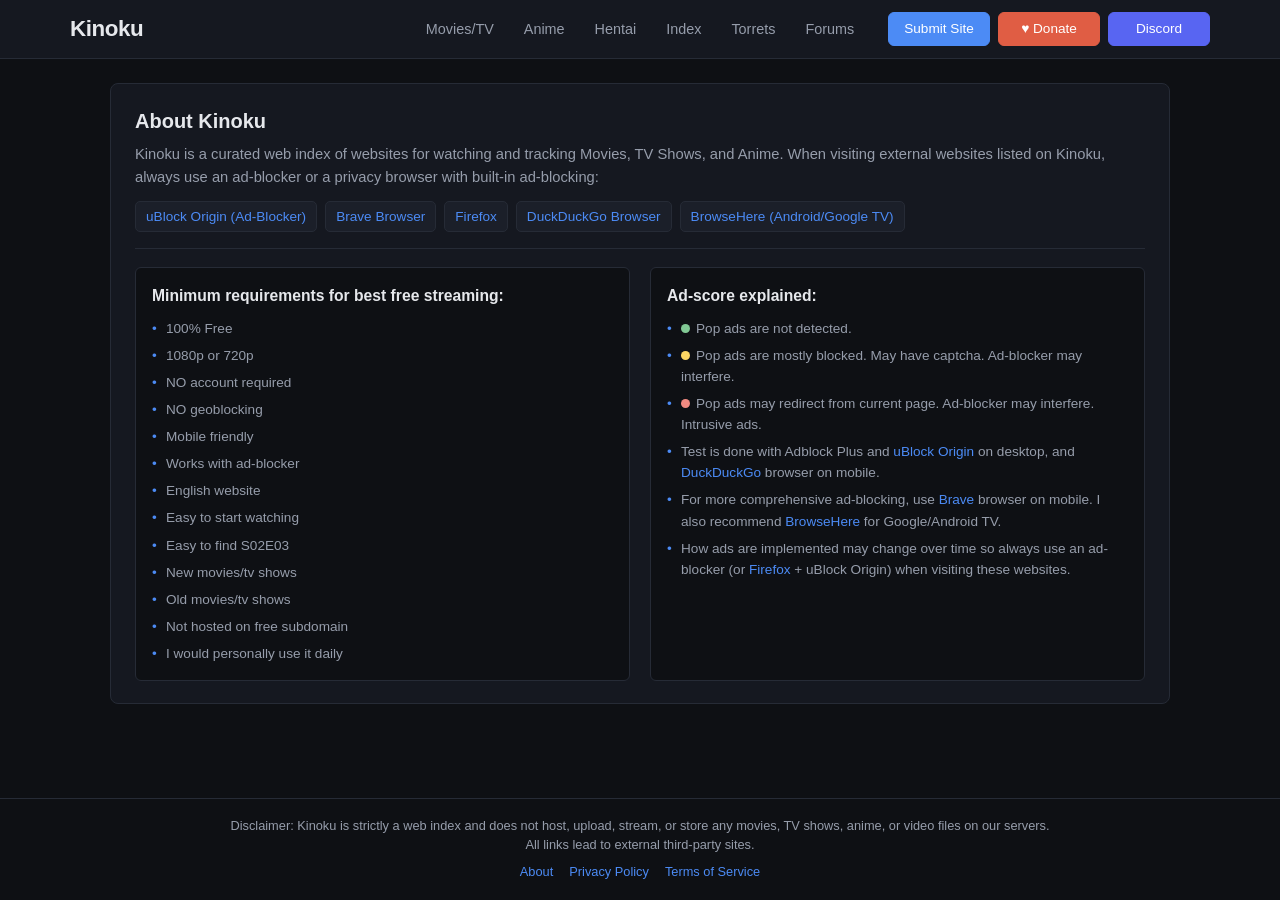
==== index.html @ 2b866eae "Refactor button styles in index.html Updated button styles and adjusted padding for better layout." ====
<!DOCTYPE html>
<html lang="en">
<head>
<meta charset="UTF-8">
<meta name="viewport" content="width=device-width, initial-scale=1.0">
<title>Kinoku</title>
<style>
:root {
  --bg: #0e1014;
  --surface: #151820;
  --surface-alt: #1b1f29;
  --border: #262b36;
  --text: #e6e8ec;
  --text-muted: #969dab;
  --accent: #4c8bf5;
  --accent-hover: #3b7ae4;
  --donate: #e05d44;
  --donate-hover: #c94e36;
  --discord: #5865F2;
  --discord-hover: #4752c4;
  --tag-movietv: #392948;
  --tag-movietv-text: #c58af9;
  --tag-anime: #243757;
  --tag-anime-text: #8ab4f8;
  --tag-hentai: #472438;
  --tag-hentai-text: #f48fb1;
  --tag-index: #1e3b35;
  --tag-index-text: #78d9ec;
  --tag-torrets: #3a3022;
  --tag-torrets-text: #f6ad55;
  --tag-forums: #2b3828;
  --tag-forums-text: #9ae6b4;
  --score-green: #1e3a2f;
  --score-green-text: #81c995;
  --score-yellow: #3d331e;
  --score-yellow-text: #fdd663;
  --score-red: #3f2224;
  --score-red-text: #f28b82;
}

* {
  box-sizing: border-box;
  margin: 0;
  padding: 0;
}

body {
  background-color: var(--bg);
  color: var(--text);
  font-family: -apple-system, BlinkMacSystemFont, "Segoe UI", Roboto, Helvetica, Arial, sans-serif;
  line-height: 1.55;
  min-height: 100vh;
  display: flex;
  flex-direction: column;
}

a {
  color: var(--accent);
  text-decoration: none;
}

a:hover {
  text-decoration: underline;
}

header {
  background-color: var(--surface);
  border-bottom: 1px solid var(--border);
  position: sticky;
  top: 0;
  z-index: 100;
}

.nav-container {
  max-width: 1180px;
  margin: 0 auto;
  padding: 10px 20px;
  min-height: 58px;
  display: grid;
  grid-template-columns: 1fr auto 1fr;
  align-items: center;
  gap: 12px;
}

.brand {
  justify-self: start;
  text-decoration: none;
  color: var(--text);
}

.brand:hover {
  text-decoration: none;
}

.brand-title {
  font-size: 1.4rem;
  font-weight: 700;
  letter-spacing: -0.02em;
}

.center-nav {
  display: flex;
  align-items: center;
  justify-content: center;
  flex-wrap: wrap;
  gap: 6px;
}

.nav-link {
  color: var(--text-muted);
  text-decoration: none;
  font-size: 0.9rem;
  font-weight: 500;
  padding: 6px 11px;
  border-radius: 6px;
  border: 1px solid transparent;
  transition: color 0.15s, background-color 0.15s, border-color 0.15s;
}

.nav-link:hover {
  color: var(--text);
  background-color: var(--surface-alt);
  text-decoration: none;
}

.nav-link.active {
  color: var(--text);
  background-color: var(--surface-alt);
  border-color: var(--border);
  font-weight: 600;
}

.nav-actions {
  justify-self: end;
  display: flex;
  align-items: center;
  gap: 8px;
}

.nav-actions .btn {
  min-width: 102px;
}

@media (max-width: 960px) {
  .nav-container {
    grid-template-columns: 1fr 1fr;
  }
  .center-nav {
    grid-column: 1 / -1;
    order: 3;
    border-top: 1px solid var(--border);
    padding-top: 8px;
  }
}

.btn {
  background-color: var(--surface-alt);
  color: var(--text);
  border: 1px solid var(--border);
  height: 34px;
  padding: 0 13px;
  border-radius: 6px;
  font-family: inherit;
  font-size: 0.85rem;
  font-weight: 500;
  line-height: 1;
  white-space: nowrap;
  cursor: pointer;
  display: inline-flex;
  align-items: center;
  justify-content: center;
  gap: 6px;
  text-decoration: none;
  transition: background-color 0.15s, border-color 0.15s;
}

.btn:hover {
  background-color: #232836;
  border-color: #3a4150;
  text-decoration: none;
}

.btn-primary {
  background-color: var(--accent);
  border-color: var(--accent);
  color: #ffffff;
}

.btn-primary:hover {
  background-color: var(--accent-hover);
  border-color: var(--accent-hover);
}

.btn-donate {
  background-color: var(--donate);
  border-color: var(--donate);
  color: #ffffff;
}

.btn-donate:hover {
  background-color: var(--donate-hover);
  border-color: var(--donate-hover);
}

.btn-discord {
  background-color: var(--discord);
  border-color: var(--discord);
  color: #ffffff;
}

.btn-discord:hover {
  background-color: var(--discord-hover);
  border-color: var(--discord-hover);
}

main {
  max-width: 1100px;
  width: 100%;
  margin: 0 auto;
  padding: 24px 20px 48px;
  flex: 1;
}

.panel {
  background-color: var(--surface);
  border: 1px solid var(--border);
  border-radius: 8px;
  padding: 22px 24px;
  margin-bottom: 24px;
}

.intro-about {
  margin-bottom: 18px;
  padding-bottom: 16px;
  border-bottom: 1px solid var(--border);
}

.intro-about h1 {
  font-size: 1.25rem;
  margin-bottom: 6px;
}

.intro-about p {
  color: var(--text-muted);
  font-size: 0.92rem;
}

.browser-bar {
  display: flex;
  flex-wrap: wrap;
  align-items: center;
  gap: 8px;
  margin-top: 12px;
  font-size: 0.85rem;
}

.browser-pill {
  background-color: var(--surface-alt);
  border: 1px solid var(--border);
  padding: 4px 10px;
  border-radius: 5px;
  color: var(--accent);
  font-weight: 500;
  text-decoration: none;
}

.browser-pill:hover {
  border-color: var(--accent);
  text-decoration: none;
}

.guidelines-grid {
  display: grid;
  grid-template-columns: 1fr;
  gap: 20px;
}

@media (min-width: 780px) {
  .guidelines-grid {
    grid-template-columns: 1fr 1fr;
  }
}

.guide-box {
  background-color: var(--bg);
  border: 1px solid var(--border);
  border-radius: 6px;
  padding: 16px;
}

.guide-box h2 {
  font-size: 0.98rem;
  margin-bottom: 10px;
  color: var(--text);
}

.guide-list {
  list-style: none;
  font-size: 0.85rem;
  color: var(--text-muted);
  display: grid;
  gap: 6px;
}

.guide-list li {
  padding-left: 14px;
  position: relative;
}

.guide-list li::before {
  content: "•";
  position: absolute;
  left: 0;
  color: var(--accent);
}

.score-dot {
  display: inline-block;
  width: 9px;
  height: 9px;
  border-radius: 50%;
  margin-right: 6px;
}

.dot-green { background-color: #81c995; }
.dot-yellow { background-color: #fdd663; }
.dot-red { background-color: #f28b82; }

.page-card {
  max-width: 680px;
  margin: 0 auto;
}

.page-card h1 {
  font-size: 1.3rem;
  margin-bottom: 8px;
}

.page-card p.sub {
  color: var(--text-muted);
  font-size: 0.9rem;
  margin-bottom: 18px;
}

.policy-section {
  background-color: var(--bg);
  border: 1px solid var(--border);
  border-radius: 6px;
  padding: 16px;
  margin-bottom: 14px;
}

.policy-section:last-child {
  margin-bottom: 0;
}

.policy-section h2 {
  font-size: 1rem;
  margin-bottom: 6px;
  color: var(--text);
}

.policy-section p {
  font-size: 0.88rem;
  color: var(--text-muted);
}

.form-group {
  margin-bottom: 14px;
}

.form-group label {
  display: block;
  font-size: 0.84rem;
  color: var(--text-muted);
  margin-bottom: 5px;
}

.form-group input,
.form-group select {
  width: 100%;
  background-color: var(--bg);
  border: 1px solid var(--border);
  color: var(--text);
  padding: 9px 12px;
  border-radius: 6px;
  font-size: 0.92rem;
  font-family: inherit;
  outline: none;
}

.form-group input:focus,
.form-group select:focus {
  border-color: var(--accent);
}

.page-header-bar {
  display: flex;
  flex-wrap: wrap;
  gap: 12px;
  margin-bottom: 18px;
  align-items: center;
  justify-content: space-between;
}

.page-title-wrap {
  display: flex;
  align-items: baseline;
  gap: 10px;
}

.page-title-wrap h2 {
  font-size: 1.2rem;
  font-weight: 700;
}

.entry-count {
  font-size: 0.85rem;
  color: var(--text-muted);
}

.site-grid {
  display: grid;
  grid-template-columns: repeat(auto-fill, minmax(265px, 1fr));
  gap: 14px;
}

.site-card {
  background-color: var(--surface);
  border: 1px solid var(--border);
  border-radius: 8px;
  padding: 15px 16px;
  display: flex;
  flex-direction: column;
  justify-content: space-between;
  gap: 12px;
  transition: border-color 0.15s, background-color 0.15s;
}

.site-card:hover {
  border-color: #3a4150;
  background-color: var(--surface-alt);
}

.site-card-top {
  display: flex;
  justify-content: space-between;
  align-items: flex-start;
  gap: 10px;
}

.site-link {
  color: var(--text);
  font-weight: 600;
  font-size: 1rem;
  text-decoration: none;
  word-break: break-word;
}

.site-link:hover {
  color: var(--accent);
  text-decoration: underline;
}

.site-domain {
  display: block;
  font-size: 0.78rem;
  color: var(--text-muted);
  margin-top: 2px;
}

.site-card-bottom {
  display: flex;
  align-items: center;
  justify-content: space-between;
  gap: 8px;
  padding-top: 10px;
  border-top: 1px solid var(--border);
}

.badges-wrap {
  display: flex;
  align-items: center;
  gap: 6px;
  flex-wrap: wrap;
}

.badge {
  display: inline-block;
  padding: 3px 8px;
  border-radius: 4px;
  font-size: 0.74rem;
  font-weight: 600;
  white-space: nowrap;
}

.badge-MovieTV {
  background-color: var(--tag-movietv);
  color: var(--tag-movietv-text);
}

.badge-Anime {
  background-color: var(--tag-anime);
  color: var(--tag-anime-text);
}

.badge-Hentai {
  background-color: var(--tag-hentai);
  color: var(--tag-hentai-text);
}

.badge-Index {
  background-color: var(--tag-index);
  color: var(--tag-index-text);
}

.badge-Torrets {
  background-color: var(--tag-torrets);
  color: var(--tag-torrets-text);
}

.badge-Forums {
  background-color: var(--tag-forums);
  color: var(--tag-forums-text);
}

.score-Green {
  background-color: var(--score-green);
  color: var(--score-green-text);
}

.score-Yellow {
  background-color: var(--score-yellow);
  color: var(--score-yellow-text);
}

.score-Red {
  background-color: var(--score-red);
  color: var(--score-red-text);
}

.btn-delete {
  background: none;
  border: 1px solid transparent;
  color: var(--text-muted);
  padding: 3px 7px;
  border-radius: 4px;
  cursor: pointer;
  font-size: 0.78rem;
}

.btn-delete:hover {
  color: #ff7b72;
  border-color: rgba(255, 123, 114, 0.3);
  background-color: rgba(255, 123, 114, 0.08);
}

.empty-state {
  background-color: var(--surface);
  border: 1px solid var(--border);
  border-radius: 8px;
  text-align: center;
  padding: 44px 20px;
  color: var(--text-muted);
}

.modal-backdrop {
  position: fixed;
  inset: 0;
  background-color: rgba(0, 0, 0, 0.72);
  display: none;
  align-items: center;
  justify-content: center;
  padding: 16px;
  z-index: 300;
}

.modal-backdrop.open {
  display: flex;
}

.modal {
  background-color: var(--surface);
  border: 1px solid var(--border);
  border-radius: 8px;
  width: 100%;
  max-width: 440px;
  padding: 22px;
  box-shadow: 0 20px 40px rgba(0, 0, 0, 0.6);
}

.modal-header {
  display: flex;
  justify-content: space-between;
  align-items: center;
  margin-bottom: 16px;
}

.modal-header h2 {
  font-size: 1.1rem;
  font-weight: 600;
}

.close-btn {
  background: none;
  border: none;
  color: var(--text-muted);
  font-size: 1.3rem;
  cursor: pointer;
  line-height: 1;
}

.close-btn:hover {
  color: var(--text);
}

.modal-footer {
  display: flex;
  justify-content: flex-end;
  gap: 8px;
  margin-top: 18px;
}

.donate-options {
  display: grid;
  gap: 10px;
  margin: 14px 0;
}

.donate-card {
  background-color: var(--bg);
  border: 1px solid var(--border);
  padding: 12px;
  border-radius: 6px;
  display: flex;
  justify-content: space-between;
  align-items: center;
}

.donate-card span {
  font-size: 0.88rem;
}

.donate-card a {
  color: var(--accent);
  text-decoration: none;
  font-size: 0.85rem;
  font-weight: 600;
}

.donate-card a:hover {
  text-decoration: underline;
}

footer {
  border-top: 1px solid var(--border);
  padding: 18px 20px;
  text-align: center;
  font-size: 0.8rem;
  color: var(--text-muted);
}

.footer-disclaimer {
  max-width: 820px;
  margin: 0 auto 8px;
  line-height: 1.45;
}

.footer-links {
  display: flex;
  justify-content: center;
  gap: 16px;
}
</style>
</head>
<body>

<header>
  <div class="nav-container">
    <a href="#about" class="brand" data-page="About">
      <span class="brand-title">Kinoku</span>
    </a>

    <nav class="center-nav">
      <a href="#movies-tv" class="nav-link" data-page="Movies/TV">Movies/TV</a>
      <a href="#anime" class="nav-link" data-page="Anime">Anime</a>
      <a href="#hentai" class="nav-link" data-page="Hentai">Hentai</a>
      <a href="#index" class="nav-link" data-page="Index">Index</a>
      <a href="#torrets" class="nav-link" data-page="Torrets">Torrets</a>
      <a href="#forums" class="nav-link" data-page="Forums">Forums</a>
    </nav>

    <div class="nav-actions">
      <a href="#submit" class="btn btn-primary" data-page="Submit">Submit Site</a>
      <button class="btn btn-donate" id="openDonateBtn" type="button">&#9829; Donate</button>
      <a class="btn btn-discord" href="https://discord.com" target="_blank" rel="noopener noreferrer">Discord</a>
    </div>
  </div>
</header>

<main>
  <div id="aboutView">
    <section class="panel">
      <div class="intro-about">
        <h1>About Kinoku</h1>
        <p>
          Kinoku is a curated web index of websites for watching and tracking Movies, TV Shows, and Anime. When visiting external websites listed on Kinoku, always use an ad-blocker or a privacy browser with built-in ad-blocking:
        </p>
        <div class="browser-bar">
          <a class="browser-pill" href="https://ublockorigin.com/" target="_blank" rel="noopener noreferrer">uBlock Origin (Ad-Blocker)</a>
          <a class="browser-pill" href="https://brave.com/" target="_blank" rel="noopener noreferrer">Brave Browser</a>
          <a class="browser-pill" href="https://www.firefox.com/" target="_blank" rel="noopener noreferrer">Firefox</a>
          <a class="browser-pill" href="https://duckduckgo.com/" target="_blank" rel="noopener noreferrer">DuckDuckGo Browser</a>
          <a class="browser-pill" href="https://browsehere.net/en/" target="_blank" rel="noopener noreferrer">BrowseHere (Android/Google TV)</a>
        </div>
      </div>

      <div class="guidelines-grid">
        <div class="guide-box">
          <h2>Minimum requirements for best free streaming:</h2>
          <ul class="guide-list">
            <li>100% Free</li>
            <li>1080p or 720p</li>
            <li>NO account required</li>
            <li>NO geoblocking</li>
            <li>Mobile friendly</li>
            <li>Works with ad-blocker</li>
            <li>English website</li>
            <li>Easy to start watching</li>
            <li>Easy to find S02E03</li>
            <li>New movies/tv shows</li>
            <li>Old movies/tv shows</li>
            <li>Not hosted on free subdomain</li>
            <li>I would personally use it daily</li>
          </ul>
        </div>

        <div class="guide-box">
          <h2>Ad-score explained:</h2>
          <ul class="guide-list">
            <li><span class="score-dot dot-green"></span>Pop ads are not detected.</li>
            <li><span class="score-dot dot-yellow"></span>Pop ads are mostly blocked. May have captcha. Ad-blocker may interfere.</li>
            <li><span class="score-dot dot-red"></span>Pop ads may redirect from current page. Ad-blocker may interfere. Intrusive ads.</li>
            <li>Test is done with Adblock Plus and <a href="https://ublockorigin.com/" target="_blank" rel="noopener noreferrer">uBlock Origin</a> on desktop, and <a href="https://duckduckgo.com/" target="_blank" rel="noopener noreferrer">DuckDuckGo</a> browser on mobile.</li>
            <li>For more comprehensive ad-blocking, use <a href="https://brave.com/" target="_blank" rel="noopener noreferrer">Brave</a> browser on mobile. I also recommend <a href="https://browsehere.net/en/" target="_blank" rel="noopener noreferrer">BrowseHere</a> for Google/Android TV.</li>
            <li>How ads are implemented may change over time so always use an ad-blocker (or <a href="https://www.firefox.com/" target="_blank" rel="noopener noreferrer">Firefox</a> + uBlock Origin) when visiting these websites.</li>
          </ul>
        </div>
      </div>
    </section>
  </div>

  <div id="submitView" style="display: none;">
    <section class="panel page-card">
      <h1>Submit a Website</h1>
      <p class="sub">Add a site to the Kinoku index by entering its name, URL, category, and ad-score.</p>
      <form id="submitSiteForm">
        <div class="form-group">
          <label for="siteName">Site Name</label>
          <input type="text" id="siteName" required placeholder="e.g., AniList">
        </div>
        <div class="form-group">
          <label for="siteUrl">URL</label>
          <input type="url" id="siteUrl" required placeholder="https://anilist.co">
        </div>
        <div class="form-group">
          <label for="siteCategory">Category</label>
          <select id="siteCategory" required>
            <option value="Movies/TV">Movies/TV</option>
            <option value="Anime">Anime</option>
            <option value="Hentai">Hentai</option>
            <option value="Index">Index</option>
            <option value="Torrets">Torrets</option>
            <option value="Forums">Forums</option>
          </select>
        </div>
        <div class="form-group">
          <label for="siteAdScore">Ad-Score</label>
          <select id="siteAdScore" required>
            <option value="Green">Green — No pop ads detected</option>
            <option value="Yellow">Yellow — Mostly blocked / may have captcha</option>
            <option value="Red">Red — Pop ads may redirect / intrusive</option>
          </select>
        </div>
        <div style="display: flex; justify-content: flex-end; gap: 8px; margin-top: 18px;">
          <a href="#about" class="btn">Cancel</a>
          <button type="submit" class="btn btn-primary">Add to Index</button>
        </div>
      </form>
    </section>
  </div>

  <div id="policyView" style="display: none;">
    <section class="panel page-card">
      <h1>Privacy Policy</h1>
      <p class="sub">How Kinoku handles user data and third-party websites.</p>
      <div class="policy-section">
        <h2>Zero Data Collection</h2>
        <p>
          Kinoku does not require user registration, accounts, or personal information. Any sites you add locally are saved strictly in your own browser storage and are never transmitted to any server.
        </p>
      </div>
      <div class="policy-section">
        <h2>External Links &amp; Third-Party Sites</h2>
        <p>
          Kinoku links to external third-party websites that have their own independent privacy policies, tracking scripts, and advertisements. We strongly recommend using an ad-blocker or privacy browser when visiting any external link.
        </p>
      </div>
    </section>
  </div>

  <div id="termsView" style="display: none;">
    <section class="panel page-card">
      <h1>Terms of Service</h1>
      <p class="sub">Rules and legal disclaimers for using the Kinoku directory.</p>
      <div class="policy-section">
        <h2>No Hosting or Streaming Disclaimer</h2>
        <p>
          Kinoku operates strictly as a search index and link directory. Kinoku does not host, upload, store, stream, or distribute any movies, television shows, anime, or video files on its servers. All media is hosted by independent third-party platforms outside of our control.
        </p>
      </div>
      <div class="policy-section">
        <h2>User Responsibility &amp; Copyright</h2>
        <p>
          By accessing Kinoku, you agree that you are solely responsible for your use of external links and for complying with all applicable laws in your jurisdiction. For copyright or content removal requests, please contact the respective third-party hosting website directly.
        </p>
      </div>
    </section>
  </div>

  <div id="categoryView" style="display: none;">
    <div class="page-header-bar">
      <div class="page-title-wrap">
        <h2 id="pageHeading">Movies/TV</h2>
        <span class="entry-count" id="entryCount">0 sites</span>
      </div>
    </div>

    <div class="site-grid" id="siteGrid"></div>
    <div class="empty-state" id="emptyState" style="display: none;">
      No websites added to this category yet.
    </div>
  </div>
</main>

<footer>
  <div class="footer-disclaimer">
    Disclaimer: Kinoku is strictly a web index and does not host, upload, stream, or store any movies, TV shows, anime, or video files on our servers. All links lead to external third-party sites.
  </div>
  <div class="footer-links">
    <a href="#about">About</a>
    <a href="#privacy-policy">Privacy Policy</a>
    <a href="#terms">Terms of Service</a>
  </div>
</footer>

<div class="modal-backdrop" id="donateModal">
  <div class="modal">
    <div class="modal-header">
      <h2>Support Kinoku</h2>
      <button class="close-btn" data-close="donateModal">&times;</button>
    </div>
    <p style="font-size: 0.9rem; color: var(--text-muted);">
      Kinoku is an independent web index. Donations help keep the site maintained and online.
    </p>
    <div class="donate-options">
      <div class="donate-card">
        <span><strong>Ko-fi</strong> &mdash; One-time tip</span>
        <a href="https://ko-fi.com" target="_blank" rel="noopener noreferrer">Donate &rarr;</a>
      </div>
      <div class="donate-card">
        <span><strong>PayPal</strong> &mdash; Direct contribution</span>
        <a href="https://paypal.com" target="_blank" rel="noopener noreferrer">Contribute &rarr;</a>
      </div>
    </div>
    <div class="modal-footer">
      <button type="button" class="btn" data-close="donateModal">Close</button>
    </div>
  </div>
</div>

<script>
const STORAGE_KEY = 'kinoku_web_index_v5';

const DEFAULT_SITES = [
  { id: '1', name: 'TMDB', url: 'https://www.themoviedb.org', category: 'Movies/TV', adScore: 'Green' },
  { id: '2', name: 'Letterboxd', url: 'https://letterboxd.com', category: 'Movies/TV', adScore: 'Green' },
  { id: '3', name: 'AniList', url: 'https://anilist.co', category: 'Anime', adScore: 'Green' },
  { id: '4', name: 'MyAnimeList', url: 'https://myanimelist.net', category: 'Anime', adScore: 'Green' },
  { id: '5', name: 'JustWatch', url: 'https://www.justwatch.com', category: 'Index', adScore: 'Green' },
  { id: '6', name: 'Nyaa', url: 'https://nyaa.si', category: 'Torrets', adScore: 'Green' }
];

const HASH_TO_PAGE = {
  '#about': 'About',
  '#submit': 'Submit',
  '#privacy-policy': 'Privacy Policy',
  '#terms': 'Terms',
  '#movies-tv': 'Movies/TV',
  '#anime': 'Anime',
  '#hentai': 'Hentai',
  '#index': 'Index',
  '#torrets': 'Torrets',
  '#forums': 'Forums'
};

const PAGE_TO_HASH = {
  'About': '#about',
  'Submit': '#submit',
  'Privacy Policy': '#privacy-policy',
  'Terms': '#terms',
  'Movies/TV': '#movies-tv',
  'Anime': '#anime',
  'Hentai': '#hentai',
  'Index': '#index',
  'Torrets': '#torrets',
  'Forums': '#forums'
};

let sites = [];
let activePage = 'About';
let lastCategory = 'Movies/TV';

function loadSites() {
  const saved = localStorage.getItem(STORAGE_KEY);
  if (saved) {
    try {
      sites = JSON.parse(saved);
    } catch (e) {
      sites = [...DEFAULT_SITES];
    }
  } else {
    sites = [...DEFAULT_SITES];
    saveSites();
  }
}

function saveSites() {
  localStorage.setItem(STORAGE_KEY, JSON.stringify(sites));
}

function extractDomain(url) {
  try {
    return new URL(url).hostname.replace(/^www\./, '');
  } catch (e) {
    return url;
  }
}

function escapeHtml(str) {
  const div = document.createElement('div');
  div.textContent = str;
  return div.innerHTML;
}

function getBadgeClass(category) {
  if (category === 'Movies/TV') return 'badge-MovieTV';
  return 'badge-' + category;
}

function setPage(page) {
  activePage = page;

  document.querySelectorAll('.nav-link').forEach(link => {
    link.classList.toggle('active', link.dataset.page === page);
  });

  const aboutView = document.getElementById('aboutView');
  const submitView = document.getElementById('submitView');
  const policyView = document.getElementById('policyView');
  const termsView = document.getElementById('termsView');
  const categoryView = document.getElementById('categoryView');

  aboutView.style.display = 'none';
  submitView.style.display = 'none';
  policyView.style.display = 'none';
  termsView.style.display = 'none';
  categoryView.style.display = 'none';

  if (page === 'About') {
    aboutView.style.display = 'block';
  } else if (page === 'Submit') {
    document.getElementById('siteCategory').value = lastCategory;
    submitView.style.display = 'block';
  } else if (page === 'Privacy Policy') {
    policyView.style.display = 'block';
  } else if (page === 'Terms') {
    termsView.style.display = 'block';
  } else {
    lastCategory = page;
    categoryView.style.display = 'block';
    document.getElementById('pageHeading').textContent = page;
    renderGrid();
  }

  window.scrollTo({ top: 0, behavior: 'smooth' });
}

function syncFromHash() {
  const hash = window.location.hash.toLowerCase();
  const matchedPage = HASH_TO_PAGE[hash] || 'About';
  setPage(matchedPage);
}

function renderGrid() {
  const grid = document.getElementById('siteGrid');
  const emptyState = document.getElementById('emptyState');
  const countLabel = document.getElementById('entryCount');

  const filtered = sites.filter(site => site.category === activePage);

  countLabel.textContent = `${filtered.length} ${filtered.length === 1 ? 'site' : 'sites'}`;

  if (filtered.length === 0) {
    grid.innerHTML = '';
    emptyState.style.display = 'block';
    return;
  }

  emptyState.style.display = 'none';
  grid.innerHTML = filtered.map(site => {
    const score = site.adScore || 'Green';
    return `
      <div class="site-card">
        <div class="site-card-top">
          <div>
            <a class="site-link" href="${escapeHtml(site.url)}" target="_blank" rel="noopener noreferrer">
              ${escapeHtml(site.name)} &#8599;
            </a>
            <span class="site-domain">${escapeHtml(extractDomain(site.url))}</span>
          </div>
        </div>
        <div class="site-card-bottom">
          <div class="badges-wrap">
            <span class="badge ${escapeHtml(getBadgeClass(site.category))}">${escapeHtml(site.category)}</span>
            <span class="badge score-${escapeHtml(score)}">Ad-Score: ${escapeHtml(score)}</span>
          </div>
          <button class="btn-delete" data-id="${escapeHtml(site.id)}" title="Remove site">Remove</button>
        </div>
      </div>
    `;
  }).join('');
}

window.addEventListener('hashchange', syncFromHash);

document.getElementById('openDonateBtn').addEventListener('click', () => {
  document.getElementById('donateModal').classList.add('open');
});

document.querySelectorAll('[data-close]').forEach(btn => {
  btn.addEventListener('click', () => {
    document.getElementById(btn.dataset.close).classList.remove('open');
  });
});

document.querySelectorAll('.modal-backdrop').forEach(backdrop => {
  backdrop.addEventListener('click', e => {
    if (e.target === backdrop) backdrop.classList.remove('open');
  });
});

document.getElementById('submitSiteForm').addEventListener('submit', e => {
  e.preventDefault();
  const name = document.getElementById('siteName').value.trim();
  const url = document.getElementById('siteUrl').value.trim();
  const category = document.getElementById('siteCategory').value;
  const adScore = document.getElementById('siteAdScore').value;

  if (!name || !url) return;

  sites.unshift({
    id: Date.now().toString(),
    name,
    url,
    category,
    adScore
  });

  saveSites();
  e.target.reset();
  window.location.hash = PAGE_TO_HASH[category] || '#about';
});

document.getElementById('siteGrid').addEventListener('click', e => {
  if (e.target.classList.contains('btn-delete')) {
    const id = e.target.dataset.id;
    sites = sites.filter(s => s.id !== id);
    saveSites();
    renderGrid();
  }
});

loadSites();
syncFromHash();
</script>
</body>
</html>
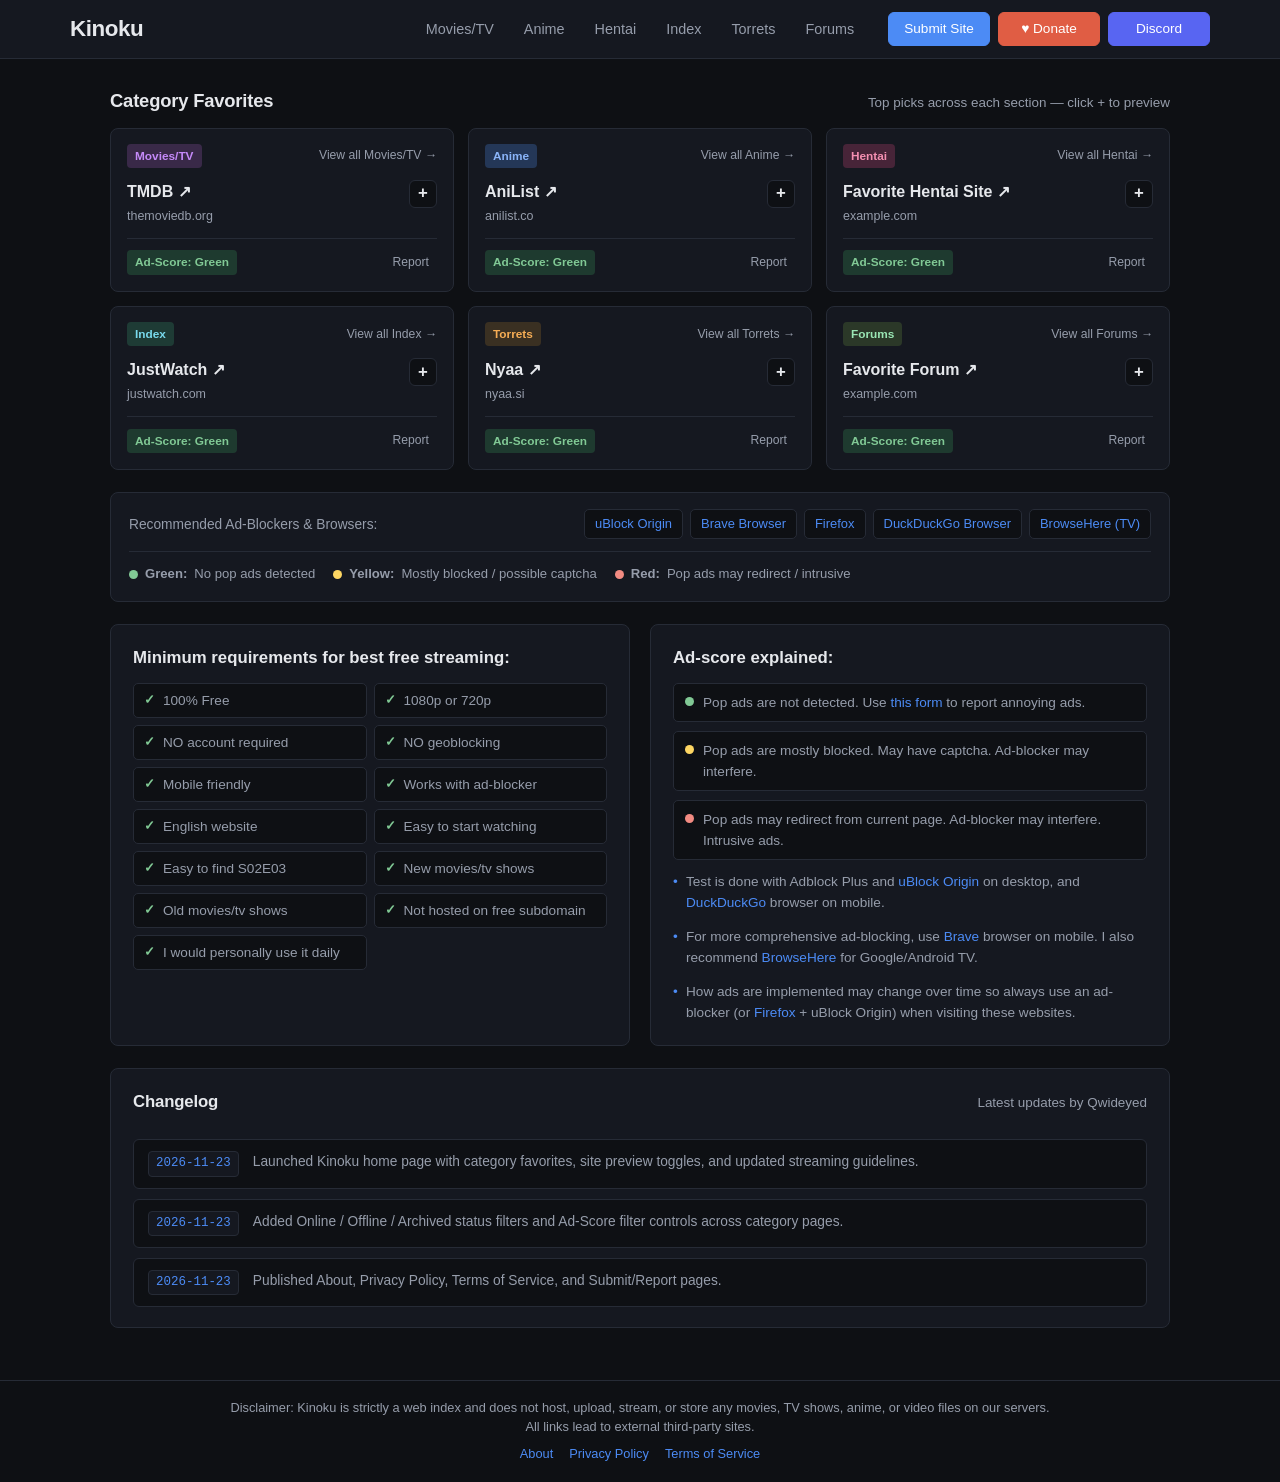
==== commit adf41246: "Update index.html" ====
--- a/index.html
+++ b/index.html
@@ -123,13 +123,6 @@
   text-decoration: none;
 }
 
-.nav-link.active {
-  color: var(--text);
-  background-color: var(--surface-alt);
-  border-color: var(--border);
-  font-weight: 600;
-}
-
 .nav-actions {
   justify-self: end;
   display: flex;
@@ -217,212 +210,38 @@
   max-width: 1100px;
   width: 100%;
   margin: 0 auto;
-  padding: 24px 20px 48px;
+  padding: 28px 20px 52px;
   flex: 1;
-}
-
-.panel {
-  background-color: var(--surface);
-  border: 1px solid var(--border);
-  border-radius: 8px;
-  padding: 22px 24px;
-  margin-bottom: 24px;
-}
-
-.intro-about {
-  margin-bottom: 18px;
-  padding-bottom: 16px;
-  border-bottom: 1px solid var(--border);
-}
-
-.intro-about h1 {
-  font-size: 1.25rem;
-  margin-bottom: 6px;
-}
-
-.intro-about p {
-  color: var(--text-muted);
-  font-size: 0.92rem;
-}
-
-.browser-bar {
+  display: flex;
+  flex-direction: column;
+  gap: 22px;
+}
+
+.section-head {
   display: flex;
   flex-wrap: wrap;
-  align-items: center;
+  align-items: baseline;
+  justify-content: space-between;
   gap: 8px;
-  margin-top: 12px;
-  font-size: 0.85rem;
-}
-
-.browser-pill {
-  background-color: var(--surface-alt);
-  border: 1px solid var(--border);
-  padding: 4px 10px;
-  border-radius: 5px;
-  color: var(--accent);
-  font-weight: 500;
-  text-decoration: none;
-}
-
-.browser-pill:hover {
-  border-color: var(--accent);
-  text-decoration: none;
-}
-
-.guidelines-grid {
+  margin-bottom: 12px;
+}
+
+.section-head h2 {
+  font-size: 1.15rem;
+  font-weight: 700;
+  letter-spacing: -0.01em;
+}
+
+.section-head span {
+  font-size: 0.84rem;
+  color: var(--text-muted);
+}
+
+.fav-grid {
   display: grid;
-  grid-template-columns: 1fr;
-  gap: 20px;
-}
-
-@media (min-width: 780px) {
-  .guidelines-grid {
-    grid-template-columns: 1fr 1fr;
-  }
-}
-
-.guide-box {
-  background-color: var(--bg);
-  border: 1px solid var(--border);
-  border-radius: 6px;
-  padding: 16px;
-}
-
-.guide-box h2 {
-  font-size: 0.98rem;
-  margin-bottom: 10px;
-  color: var(--text);
-}
-
-.guide-list {
-  list-style: none;
-  font-size: 0.85rem;
-  color: var(--text-muted);
-  display: grid;
-  gap: 6px;
-}
-
-.guide-list li {
-  padding-left: 14px;
-  position: relative;
-}
-
-.guide-list li::before {
-  content: "•";
-  position: absolute;
-  left: 0;
-  color: var(--accent);
-}
-
-.score-dot {
-  display: inline-block;
-  width: 9px;
-  height: 9px;
-  border-radius: 50%;
-  margin-right: 6px;
-}
-
-.dot-green { background-color: #81c995; }
-.dot-yellow { background-color: #fdd663; }
-.dot-red { background-color: #f28b82; }
-
-.page-card {
-  max-width: 680px;
-  margin: 0 auto;
-}
-
-.page-card h1 {
-  font-size: 1.3rem;
-  margin-bottom: 8px;
-}
-
-.page-card p.sub {
-  color: var(--text-muted);
-  font-size: 0.9rem;
-  margin-bottom: 18px;
-}
-
-.policy-section {
-  background-color: var(--bg);
-  border: 1px solid var(--border);
-  border-radius: 6px;
-  padding: 16px;
-  margin-bottom: 14px;
-}
-
-.policy-section:last-child {
-  margin-bottom: 0;
-}
-
-.policy-section h2 {
-  font-size: 1rem;
-  margin-bottom: 6px;
-  color: var(--text);
-}
-
-.policy-section p {
-  font-size: 0.88rem;
-  color: var(--text-muted);
-}
-
-.form-group {
-  margin-bottom: 14px;
-}
-
-.form-group label {
-  display: block;
-  font-size: 0.84rem;
-  color: var(--text-muted);
-  margin-bottom: 5px;
-}
-
-.form-group input,
-.form-group select {
-  width: 100%;
-  background-color: var(--bg);
-  border: 1px solid var(--border);
-  color: var(--text);
-  padding: 9px 12px;
-  border-radius: 6px;
-  font-size: 0.92rem;
-  font-family: inherit;
-  outline: none;
-}
-
-.form-group input:focus,
-.form-group select:focus {
-  border-color: var(--accent);
-}
-
-.page-header-bar {
-  display: flex;
-  flex-wrap: wrap;
-  gap: 12px;
-  margin-bottom: 18px;
-  align-items: center;
-  justify-content: space-between;
-}
-
-.page-title-wrap {
-  display: flex;
-  align-items: baseline;
-  gap: 10px;
-}
-
-.page-title-wrap h2 {
-  font-size: 1.2rem;
-  font-weight: 700;
-}
-
-.entry-count {
-  font-size: 0.85rem;
-  color: var(--text-muted);
-}
-
-.site-grid {
-  display: grid;
-  grid-template-columns: repeat(auto-fill, minmax(265px, 1fr));
+  grid-template-columns: repeat(auto-fill, minmax(310px, 1fr));
   gap: 14px;
+  align-items: start;
 }
 
 .site-card {
@@ -432,7 +251,6 @@
   padding: 15px 16px;
   display: flex;
   flex-direction: column;
-  justify-content: space-between;
   gap: 12px;
   transition: border-color 0.15s, background-color 0.15s;
 }
@@ -440,6 +258,24 @@
 .site-card:hover {
   border-color: #3a4150;
   background-color: var(--surface-alt);
+}
+
+.site-card-cat-row {
+  display: flex;
+  justify-content: space-between;
+  align-items: center;
+  gap: 8px;
+}
+
+.cat-page-link {
+  font-size: 0.76rem;
+  color: var(--text-muted);
+  font-weight: 500;
+}
+
+.cat-page-link:hover {
+  color: var(--accent);
+  text-decoration: underline;
 }
 
 .site-card-top {
@@ -467,6 +303,60 @@
   font-size: 0.78rem;
   color: var(--text-muted);
   margin-top: 2px;
+}
+
+.preview-toggle {
+  background-color: var(--bg);
+  border: 1px solid var(--border);
+  color: var(--text);
+  width: 28px;
+  height: 28px;
+  border-radius: 6px;
+  font-family: inherit;
+  font-size: 1.05rem;
+  font-weight: 700;
+  line-height: 1;
+  cursor: pointer;
+  display: inline-flex;
+  align-items: center;
+  justify-content: center;
+  flex-shrink: 0;
+  transition: border-color 0.15s, color 0.15s;
+}
+
+.preview-toggle:hover {
+  border-color: var(--accent);
+  color: var(--accent);
+}
+
+.preview-box {
+  display: none;
+  background-color: var(--bg);
+  border: 1px solid var(--border);
+  border-radius: 6px;
+  overflow: hidden;
+}
+
+.preview-box.open {
+  display: block;
+}
+
+.preview-box img {
+  width: 100%;
+  height: 155px;
+  object-fit: cover;
+  display: block;
+}
+
+.preview-placeholder {
+  height: 130px;
+  display: flex;
+  align-items: center;
+  justify-content: center;
+  text-align: center;
+  padding: 12px;
+  font-size: 0.8rem;
+  color: var(--text-muted);
 }
 
 .site-card-bottom {
@@ -539,29 +429,223 @@
   color: var(--score-red-text);
 }
 
-.btn-delete {
-  background: none;
-  border: 1px solid transparent;
+.report-link {
+  font-size: 0.76rem;
   color: var(--text-muted);
   padding: 3px 7px;
   border-radius: 4px;
-  cursor: pointer;
+  border: 1px solid transparent;
+}
+
+.report-link:hover {
+  color: var(--text);
+  border-color: var(--border);
+  background-color: var(--bg);
+  text-decoration: none;
+}
+
+.safety-legend-bar {
+  background-color: var(--surface);
+  border: 1px solid var(--border);
+  border-radius: 8px;
+  padding: 16px 18px;
+  display: flex;
+  flex-direction: column;
+  gap: 12px;
+}
+
+.safety-row {
+  display: flex;
+  flex-wrap: wrap;
+  align-items: center;
+  justify-content: space-between;
+  gap: 10px;
+}
+
+.safety-label {
+  font-size: 0.86rem;
+  color: var(--text-muted);
+  font-weight: 500;
+}
+
+.tool-pills {
+  display: flex;
+  flex-wrap: wrap;
+  gap: 7px;
+}
+
+.tool-pill {
+  background-color: var(--bg);
+  border: 1px solid var(--border);
+  border-radius: 5px;
+  padding: 4px 10px;
+  font-size: 0.81rem;
+  color: var(--accent);
+  font-weight: 500;
+}
+
+.tool-pill:hover {
+  border-color: var(--accent);
+  text-decoration: none;
+}
+
+.legend-strip {
+  padding-top: 12px;
+  border-top: 1px solid var(--border);
+  display: flex;
+  flex-wrap: wrap;
+  align-items: center;
+  gap: 10px 18px;
+  font-size: 0.82rem;
+  color: var(--text-muted);
+}
+
+.legend-item {
+  display: inline-flex;
+  align-items: center;
+  gap: 7px;
+}
+
+.score-dot {
+  display: inline-block;
+  width: 9px;
+  height: 9px;
+  border-radius: 50%;
+  flex-shrink: 0;
+}
+
+.dot-green { background-color: #81c995; }
+.dot-yellow { background-color: #fdd663; }
+.dot-red { background-color: #f28b82; }
+
+.two-col-panels {
+  display: grid;
+  grid-template-columns: 1fr;
+  gap: 20px;
+}
+
+@media (min-width: 820px) {
+  .two-col-panels {
+    grid-template-columns: 1fr 1fr;
+  }
+}
+
+.panel {
+  background-color: var(--surface);
+  border: 1px solid var(--border);
+  border-radius: 8px;
+  padding: 20px 22px;
+}
+
+.panel h2 {
+  font-size: 1.05rem;
+  font-weight: 600;
+  margin-bottom: 12px;
+  color: var(--text);
+}
+
+.req-grid {
+  list-style: none;
+  display: grid;
+  grid-template-columns: 1fr;
+  gap: 7px;
+  font-size: 0.85rem;
+  color: var(--text-muted);
+}
+
+@media (min-width: 480px) {
+  .req-grid {
+    grid-template-columns: 1fr 1fr;
+  }
+}
+
+.req-grid li {
+  background-color: var(--bg);
+  border: 1px solid var(--border);
+  border-radius: 5px;
+  padding: 6px 10px;
+  display: flex;
+  align-items: center;
+  gap: 8px;
+}
+
+.req-check {
+  color: #81c995;
+  font-weight: 700;
+  font-size: 0.82rem;
+}
+
+.score-detail-list {
+  list-style: none;
+  display: flex;
+  flex-direction: column;
+  gap: 9px;
+  font-size: 0.85rem;
+  color: var(--text-muted);
+}
+
+.score-detail-list li {
+  background-color: var(--bg);
+  border: 1px solid var(--border);
+  border-radius: 5px;
+  padding: 8px 11px;
+  display: flex;
+  align-items: flex-start;
+  gap: 9px;
+}
+
+.score-detail-list li.note-item {
+  background-color: transparent;
+  border: none;
+  padding: 2px 0 2px 13px;
+  position: relative;
+  display: block;
+}
+
+.score-detail-list li.note-item::before {
+  content: "•";
+  position: absolute;
+  left: 0;
+  color: var(--accent);
+}
+
+.score-detail-list li .score-dot {
+  margin-top: 5px;
+}
+
+.changelog-list {
+  display: flex;
+  flex-direction: column;
+  gap: 10px;
+}
+
+.changelog-item {
+  background-color: var(--bg);
+  border: 1px solid var(--border);
+  border-radius: 6px;
+  padding: 11px 14px;
+  display: flex;
+  flex-wrap: wrap;
+  align-items: baseline;
+  gap: 8px 14px;
+  font-size: 0.86rem;
+}
+
+.log-date {
+  font-family: ui-monospace, SFMono-Regular, Menlo, Monaco, Consolas, monospace;
   font-size: 0.78rem;
-}
-
-.btn-delete:hover {
-  color: #ff7b72;
-  border-color: rgba(255, 123, 114, 0.3);
-  background-color: rgba(255, 123, 114, 0.08);
-}
-
-.empty-state {
+  color: var(--accent);
   background-color: var(--surface);
   border: 1px solid var(--border);
-  border-radius: 8px;
-  text-align: center;
-  padding: 44px 20px;
-  color: var(--text-muted);
+  padding: 2px 7px;
+  border-radius: 4px;
+  white-space: nowrap;
+}
+
+.log-text {
+  color: var(--text-muted);
+  flex: 1;
+  min-width: 220px;
 }
 
 .modal-backdrop {
@@ -677,21 +761,21 @@
 
 <header>
   <div class="nav-container">
-    <a href="#about" class="brand" data-page="About">
+    <a href="index.html" class="brand">
       <span class="brand-title">Kinoku</span>
     </a>
 
     <nav class="center-nav">
-      <a href="#movies-tv" class="nav-link" data-page="Movies/TV">Movies/TV</a>
-      <a href="#anime" class="nav-link" data-page="Anime">Anime</a>
-      <a href="#hentai" class="nav-link" data-page="Hentai">Hentai</a>
-      <a href="#index" class="nav-link" data-page="Index">Index</a>
-      <a href="#torrets" class="nav-link" data-page="Torrets">Torrets</a>
-      <a href="#forums" class="nav-link" data-page="Forums">Forums</a>
+      <a href="movie.html" class="nav-link">Movies/TV</a>
+      <a href="anime.html" class="nav-link">Anime</a>
+      <a href="hentai.html" class="nav-link">Hentai</a>
+      <a href="indexes.html" class="nav-link">Index</a>
+      <a href="torrents.html" class="nav-link">Torrets</a>
+      <a href="forums.html" class="nav-link">Forums</a>
     </nav>
 
     <div class="nav-actions">
-      <a href="#submit" class="btn btn-primary" data-page="Submit">Submit Site</a>
+      <a href="submit.html" class="btn btn-primary">Submit Site</a>
       <button class="btn btn-donate" id="openDonateBtn" type="button">&#9829; Donate</button>
       <a class="btn btn-discord" href="https://discord.com" target="_blank" rel="noopener noreferrer">Discord</a>
     </div>
@@ -699,148 +783,73 @@
 </header>
 
 <main>
-  <div id="aboutView">
-    <section class="panel">
-      <div class="intro-about">
-        <h1>About Kinoku</h1>
-        <p>
-          Kinoku is a curated web index of websites for watching and tracking Movies, TV Shows, and Anime. When visiting external websites listed on Kinoku, always use an ad-blocker or a privacy browser with built-in ad-blocking:
-        </p>
-        <div class="browser-bar">
-          <a class="browser-pill" href="https://ublockorigin.com/" target="_blank" rel="noopener noreferrer">uBlock Origin (Ad-Blocker)</a>
-          <a class="browser-pill" href="https://brave.com/" target="_blank" rel="noopener noreferrer">Brave Browser</a>
-          <a class="browser-pill" href="https://www.firefox.com/" target="_blank" rel="noopener noreferrer">Firefox</a>
-          <a class="browser-pill" href="https://duckduckgo.com/" target="_blank" rel="noopener noreferrer">DuckDuckGo Browser</a>
-          <a class="browser-pill" href="https://browsehere.net/en/" target="_blank" rel="noopener noreferrer">BrowseHere (Android/Google TV)</a>
-        </div>
+  <section>
+    <div class="section-head">
+      <h2>Category Favorites</h2>
+      <span>Top picks across each section &mdash; click + to preview</span>
+    </div>
+    <div class="fav-grid" id="favGrid"></div>
+  </section>
+
+  <section class="safety-legend-bar">
+    <div class="safety-row">
+      <span class="safety-label">Recommended Ad-Blockers &amp; Browsers:</span>
+      <div class="tool-pills">
+        <a class="tool-pill" href="https://ublockorigin.com/" target="_blank" rel="noopener noreferrer">uBlock Origin</a>
+        <a class="tool-pill" href="https://brave.com/" target="_blank" rel="noopener noreferrer">Brave Browser</a>
+        <a class="tool-pill" href="https://www.firefox.com/" target="_blank" rel="noopener noreferrer">Firefox</a>
+        <a class="tool-pill" href="https://duckduckgo.com/" target="_blank" rel="noopener noreferrer">DuckDuckGo Browser</a>
+        <a class="tool-pill" href="https://browsehere.net/en/" target="_blank" rel="noopener noreferrer">BrowseHere (TV)</a>
       </div>
-
-      <div class="guidelines-grid">
-        <div class="guide-box">
-          <h2>Minimum requirements for best free streaming:</h2>
-          <ul class="guide-list">
-            <li>100% Free</li>
-            <li>1080p or 720p</li>
-            <li>NO account required</li>
-            <li>NO geoblocking</li>
-            <li>Mobile friendly</li>
-            <li>Works with ad-blocker</li>
-            <li>English website</li>
-            <li>Easy to start watching</li>
-            <li>Easy to find S02E03</li>
-            <li>New movies/tv shows</li>
-            <li>Old movies/tv shows</li>
-            <li>Not hosted on free subdomain</li>
-            <li>I would personally use it daily</li>
-          </ul>
-        </div>
-
-        <div class="guide-box">
-          <h2>Ad-score explained:</h2>
-          <ul class="guide-list">
-            <li><span class="score-dot dot-green"></span>Pop ads are not detected.</li>
-            <li><span class="score-dot dot-yellow"></span>Pop ads are mostly blocked. May have captcha. Ad-blocker may interfere.</li>
-            <li><span class="score-dot dot-red"></span>Pop ads may redirect from current page. Ad-blocker may interfere. Intrusive ads.</li>
-            <li>Test is done with Adblock Plus and <a href="https://ublockorigin.com/" target="_blank" rel="noopener noreferrer">uBlock Origin</a> on desktop, and <a href="https://duckduckgo.com/" target="_blank" rel="noopener noreferrer">DuckDuckGo</a> browser on mobile.</li>
-            <li>For more comprehensive ad-blocking, use <a href="https://brave.com/" target="_blank" rel="noopener noreferrer">Brave</a> browser on mobile. I also recommend <a href="https://browsehere.net/en/" target="_blank" rel="noopener noreferrer">BrowseHere</a> for Google/Android TV.</li>
-            <li>How ads are implemented may change over time so always use an ad-blocker (or <a href="https://www.firefox.com/" target="_blank" rel="noopener noreferrer">Firefox</a> + uBlock Origin) when visiting these websites.</li>
-          </ul>
-        </div>
-      </div>
-    </section>
-  </div>
-
-  <div id="submitView" style="display: none;">
-    <section class="panel page-card">
-      <h1>Submit a Website</h1>
-      <p class="sub">Add a site to the Kinoku index by entering its name, URL, category, and ad-score.</p>
-      <form id="submitSiteForm">
-        <div class="form-group">
-          <label for="siteName">Site Name</label>
-          <input type="text" id="siteName" required placeholder="e.g., AniList">
-        </div>
-        <div class="form-group">
-          <label for="siteUrl">URL</label>
-          <input type="url" id="siteUrl" required placeholder="https://anilist.co">
-        </div>
-        <div class="form-group">
-          <label for="siteCategory">Category</label>
-          <select id="siteCategory" required>
-            <option value="Movies/TV">Movies/TV</option>
-            <option value="Anime">Anime</option>
-            <option value="Hentai">Hentai</option>
-            <option value="Index">Index</option>
-            <option value="Torrets">Torrets</option>
-            <option value="Forums">Forums</option>
-          </select>
-        </div>
-        <div class="form-group">
-          <label for="siteAdScore">Ad-Score</label>
-          <select id="siteAdScore" required>
-            <option value="Green">Green — No pop ads detected</option>
-            <option value="Yellow">Yellow — Mostly blocked / may have captcha</option>
-            <option value="Red">Red — Pop ads may redirect / intrusive</option>
-          </select>
-        </div>
-        <div style="display: flex; justify-content: flex-end; gap: 8px; margin-top: 18px;">
-          <a href="#about" class="btn">Cancel</a>
-          <button type="submit" class="btn btn-primary">Add to Index</button>
-        </div>
-      </form>
-    </section>
-  </div>
-
-  <div id="policyView" style="display: none;">
-    <section class="panel page-card">
-      <h1>Privacy Policy</h1>
-      <p class="sub">How Kinoku handles user data and third-party websites.</p>
-      <div class="policy-section">
-        <h2>Zero Data Collection</h2>
-        <p>
-          Kinoku does not require user registration, accounts, or personal information. Any sites you add locally are saved strictly in your own browser storage and are never transmitted to any server.
-        </p>
-      </div>
-      <div class="policy-section">
-        <h2>External Links &amp; Third-Party Sites</h2>
-        <p>
-          Kinoku links to external third-party websites that have their own independent privacy policies, tracking scripts, and advertisements. We strongly recommend using an ad-blocker or privacy browser when visiting any external link.
-        </p>
-      </div>
-    </section>
-  </div>
-
-  <div id="termsView" style="display: none;">
-    <section class="panel page-card">
-      <h1>Terms of Service</h1>
-      <p class="sub">Rules and legal disclaimers for using the Kinoku directory.</p>
-      <div class="policy-section">
-        <h2>No Hosting or Streaming Disclaimer</h2>
-        <p>
-          Kinoku operates strictly as a search index and link directory. Kinoku does not host, upload, store, stream, or distribute any movies, television shows, anime, or video files on its servers. All media is hosted by independent third-party platforms outside of our control.
-        </p>
-      </div>
-      <div class="policy-section">
-        <h2>User Responsibility &amp; Copyright</h2>
-        <p>
-          By accessing Kinoku, you agree that you are solely responsible for your use of external links and for complying with all applicable laws in your jurisdiction. For copyright or content removal requests, please contact the respective third-party hosting website directly.
-        </p>
-      </div>
-    </section>
-  </div>
-
-  <div id="categoryView" style="display: none;">
-    <div class="page-header-bar">
-      <div class="page-title-wrap">
-        <h2 id="pageHeading">Movies/TV</h2>
-        <span class="entry-count" id="entryCount">0 sites</span>
-      </div>
-    </div>
-
-    <div class="site-grid" id="siteGrid"></div>
-    <div class="empty-state" id="emptyState" style="display: none;">
-      No websites added to this category yet.
-    </div>
-  </div>
+    </div>
+
+    <div class="legend-strip">
+      <span class="legend-item"><span class="score-dot dot-green"></span><strong>Green:</strong> No pop ads detected</span>
+      <span class="legend-item"><span class="score-dot dot-yellow"></span><strong>Yellow:</strong> Mostly blocked / possible captcha</span>
+      <span class="legend-item"><span class="score-dot dot-red"></span><strong>Red:</strong> Pop ads may redirect / intrusive</span>
+    </div>
+  </section>
+
+  <section class="two-col-panels">
+    <div class="panel">
+      <h2>Minimum requirements for best free streaming:</h2>
+      <ul class="req-grid">
+        <li><span class="req-check">&#10003;</span> 100% Free</li>
+        <li><span class="req-check">&#10003;</span> 1080p or 720p</li>
+        <li><span class="req-check">&#10003;</span> NO account required</li>
+        <li><span class="req-check">&#10003;</span> NO geoblocking</li>
+        <li><span class="req-check">&#10003;</span> Mobile friendly</li>
+        <li><span class="req-check">&#10003;</span> Works with ad-blocker</li>
+        <li><span class="req-check">&#10003;</span> English website</li>
+        <li><span class="req-check">&#10003;</span> Easy to start watching</li>
+        <li><span class="req-check">&#10003;</span> Easy to find S02E03</li>
+        <li><span class="req-check">&#10003;</span> New movies/tv shows</li>
+        <li><span class="req-check">&#10003;</span> Old movies/tv shows</li>
+        <li><span class="req-check">&#10003;</span> Not hosted on free subdomain</li>
+        <li><span class="req-check">&#10003;</span> I would personally use it daily</li>
+      </ul>
+    </div>
+
+    <div class="panel">
+      <h2>Ad-score explained:</h2>
+      <ul class="score-detail-list">
+        <li><span class="score-dot dot-green"></span><span>Pop ads are not detected. Use <a href="submit.html">this form</a> to report annoying ads.</span></li>
+        <li><span class="score-dot dot-yellow"></span><span>Pop ads are mostly blocked. May have captcha. Ad-blocker may interfere.</span></li>
+        <li><span class="score-dot dot-red"></span><span>Pop ads may redirect from current page. Ad-blocker may interfere. Intrusive ads.</span></li>
+        <li class="note-item">Test is done with Adblock Plus and <a href="https://ublockorigin.com/" target="_blank" rel="noopener noreferrer">uBlock Origin</a> on desktop, and <a href="https://duckduckgo.com/" target="_blank" rel="noopener noreferrer">DuckDuckGo</a> browser on mobile.</li>
+        <li class="note-item">For more comprehensive ad-blocking, use <a href="https://brave.com/" target="_blank" rel="noopener noreferrer">Brave</a> browser on mobile. I also recommend <a href="https://browsehere.net/en/" target="_blank" rel="noopener noreferrer">BrowseHere</a> for Google/Android TV.</li>
+        <li class="note-item">How ads are implemented may change over time so always use an ad-blocker (or <a href="https://www.firefox.com/" target="_blank" rel="noopener noreferrer">Firefox</a> + uBlock Origin) when visiting these websites.</li>
+      </ul>
+    </div>
+  </section>
+
+  <section class="panel">
+    <div class="section-head">
+      <h2>Changelog</h2>
+      <span>Latest updates by Qwideyed</span>
+    </div>
+    <div class="changelog-list" id="changelogList"></div>
+  </section>
 </main>
 
 <footer>
@@ -848,9 +857,9 @@
     Disclaimer: Kinoku is strictly a web index and does not host, upload, stream, or store any movies, TV shows, anime, or video files on our servers. All links lead to external third-party sites.
   </div>
   <div class="footer-links">
-    <a href="#about">About</a>
-    <a href="#privacy-policy">Privacy Policy</a>
-    <a href="#terms">Terms of Service</a>
+    <a href="about.html">About</a>
+    <a href="privacy-policy.html">Privacy Policy</a>
+    <a href="terms.html">Terms of Service</a>
   </div>
 </footer>
 
@@ -880,64 +889,20 @@
 </div>
 
 <script>
-const STORAGE_KEY = 'kinoku_web_index_v5';
-
-const DEFAULT_SITES = [
-  { id: '1', name: 'TMDB', url: 'https://www.themoviedb.org', category: 'Movies/TV', adScore: 'Green' },
-  { id: '2', name: 'Letterboxd', url: 'https://letterboxd.com', category: 'Movies/TV', adScore: 'Green' },
-  { id: '3', name: 'AniList', url: 'https://anilist.co', category: 'Anime', adScore: 'Green' },
-  { id: '4', name: 'MyAnimeList', url: 'https://myanimelist.net', category: 'Anime', adScore: 'Green' },
-  { id: '5', name: 'JustWatch', url: 'https://www.justwatch.com', category: 'Index', adScore: 'Green' },
-  { id: '6', name: 'Nyaa', url: 'https://nyaa.si', category: 'Torrets', adScore: 'Green' }
+const FAVORITE_SITES = [
+  { category: 'Movies/TV', page: 'movie.html', badgeClass: 'badge-MovieTV', name: 'TMDB', url: 'https://www.themoviedb.org', adScore: 'Green', image: '' },
+  { category: 'Anime', page: 'anime.html', badgeClass: 'badge-Anime', name: 'AniList', url: 'https://anilist.co', adScore: 'Green', image: '' },
+  { category: 'Hentai', page: 'hentai.html', badgeClass: 'badge-Hentai', name: 'Favorite Hentai Site', url: 'https://example.com', adScore: 'Green', image: '' },
+  { category: 'Index', page: 'indexes.html', badgeClass: 'badge-Index', name: 'JustWatch', url: 'https://www.justwatch.com', adScore: 'Green', image: '' },
+  { category: 'Torrets', page: 'torrents.html', badgeClass: 'badge-Torrets', name: 'Nyaa', url: 'https://nyaa.si', adScore: 'Green', image: '' },
+  { category: 'Forums', page: 'forums.html', badgeClass: 'badge-Forums', name: 'Favorite Forum', url: 'https://example.com', adScore: 'Green', image: '' }
 ];
 
-const HASH_TO_PAGE = {
-  '#about': 'About',
-  '#submit': 'Submit',
-  '#privacy-policy': 'Privacy Policy',
-  '#terms': 'Terms',
-  '#movies-tv': 'Movies/TV',
-  '#anime': 'Anime',
-  '#hentai': 'Hentai',
-  '#index': 'Index',
-  '#torrets': 'Torrets',
-  '#forums': 'Forums'
-};
-
-const PAGE_TO_HASH = {
-  'About': '#about',
-  'Submit': '#submit',
-  'Privacy Policy': '#privacy-policy',
-  'Terms': '#terms',
-  'Movies/TV': '#movies-tv',
-  'Anime': '#anime',
-  'Hentai': '#hentai',
-  'Index': '#index',
-  'Torrets': '#torrets',
-  'Forums': '#forums'
-};
-
-let sites = [];
-let activePage = 'About';
-let lastCategory = 'Movies/TV';
-
-function loadSites() {
-  const saved = localStorage.getItem(STORAGE_KEY);
-  if (saved) {
-    try {
-      sites = JSON.parse(saved);
-    } catch (e) {
-      sites = [...DEFAULT_SITES];
-    }
-  } else {
-    sites = [...DEFAULT_SITES];
-    saveSites();
-  }
-}
-
-function saveSites() {
-  localStorage.setItem(STORAGE_KEY, JSON.stringify(sites));
-}
+const CHANGELOG = [
+  { date: '2026-11-23', text: 'Launched Kinoku home page with category favorites, site preview toggles, and updated streaming guidelines.' },
+  { date: '2026-11-23', text: 'Added Online / Offline / Archived status filters and Ad-Score filter controls across category pages.' },
+  { date: '2026-11-23', text: 'Published About, Privacy Policy, Terms of Service, and Submit/Report pages.' }
+];
 
 function extractDomain(url) {
   try {
@@ -953,75 +918,20 @@
   return div.innerHTML;
 }
 
-function getBadgeClass(category) {
-  if (category === 'Movies/TV') return 'badge-MovieTV';
-  return 'badge-' + category;
-}
-
-function setPage(page) {
-  activePage = page;
-
-  document.querySelectorAll('.nav-link').forEach(link => {
-    link.classList.toggle('active', link.dataset.page === page);
-  });
-
-  const aboutView = document.getElementById('aboutView');
-  const submitView = document.getElementById('submitView');
-  const policyView = document.getElementById('policyView');
-  const termsView = document.getElementById('termsView');
-  const categoryView = document.getElementById('categoryView');
-
-  aboutView.style.display = 'none';
-  submitView.style.display = 'none';
-  policyView.style.display = 'none';
-  termsView.style.display = 'none';
-  categoryView.style.display = 'none';
-
-  if (page === 'About') {
-    aboutView.style.display = 'block';
-  } else if (page === 'Submit') {
-    document.getElementById('siteCategory').value = lastCategory;
-    submitView.style.display = 'block';
-  } else if (page === 'Privacy Policy') {
-    policyView.style.display = 'block';
-  } else if (page === 'Terms') {
-    termsView.style.display = 'block';
-  } else {
-    lastCategory = page;
-    categoryView.style.display = 'block';
-    document.getElementById('pageHeading').textContent = page;
-    renderGrid();
-  }
-
-  window.scrollTo({ top: 0, behavior: 'smooth' });
-}
-
-function syncFromHash() {
-  const hash = window.location.hash.toLowerCase();
-  const matchedPage = HASH_TO_PAGE[hash] || 'About';
-  setPage(matchedPage);
-}
-
-function renderGrid() {
-  const grid = document.getElementById('siteGrid');
-  const emptyState = document.getElementById('emptyState');
-  const countLabel = document.getElementById('entryCount');
-
-  const filtered = sites.filter(site => site.category === activePage);
-
-  countLabel.textContent = `${filtered.length} ${filtered.length === 1 ? 'site' : 'sites'}`;
-
-  if (filtered.length === 0) {
-    grid.innerHTML = '';
-    emptyState.style.display = 'block';
-    return;
-  }
-
-  emptyState.style.display = 'none';
-  grid.innerHTML = filtered.map(site => {
+function renderFavorites() {
+  const grid = document.getElementById('favGrid');
+  grid.innerHTML = FAVORITE_SITES.map((site, idx) => {
     const score = site.adScore || 'Green';
+    const previewInner = site.image
+      ? `<img src="${escapeHtml(site.image)}" alt="${escapeHtml(site.name)} preview" loading="lazy">`
+      : `<div class="preview-placeholder">No preview image added yet for ${escapeHtml(site.name)}</div>`;
+
     return `
       <div class="site-card">
+        <div class="site-card-cat-row">
+          <span class="badge ${escapeHtml(site.badgeClass)}">${escapeHtml(site.category)}</span>
+          <a class="cat-page-link" href="${escapeHtml(site.page)}">View all ${escapeHtml(site.category)} &rarr;</a>
+        </div>
         <div class="site-card-top">
           <div>
             <a class="site-link" href="${escapeHtml(site.url)}" target="_blank" rel="noopener noreferrer">
@@ -1029,20 +939,40 @@
             </a>
             <span class="site-domain">${escapeHtml(extractDomain(site.url))}</span>
           </div>
+          <button type="button" class="preview-toggle" data-target="fav-preview-${idx}" title="Toggle site preview">+</button>
+        </div>
+        <div class="preview-box" id="fav-preview-${idx}">
+          ${previewInner}
         </div>
         <div class="site-card-bottom">
           <div class="badges-wrap">
-            <span class="badge ${escapeHtml(getBadgeClass(site.category))}">${escapeHtml(site.category)}</span>
             <span class="badge score-${escapeHtml(score)}">Ad-Score: ${escapeHtml(score)}</span>
           </div>
-          <button class="btn-delete" data-id="${escapeHtml(site.id)}" title="Remove site">Remove</button>
+          <a class="report-link" href="submit.html">Report</a>
         </div>
       </div>
     `;
   }).join('');
 }
 
-window.addEventListener('hashchange', syncFromHash);
+function renderChangelog() {
+  const list = document.getElementById('changelogList');
+  list.innerHTML = CHANGELOG.map(entry => `
+    <div class="changelog-item">
+      <span class="log-date">${escapeHtml(entry.date)}</span>
+      <span class="log-text">${escapeHtml(entry.text)}</span>
+    </div>
+  `).join('');
+}
+
+document.getElementById('favGrid').addEventListener('click', e => {
+  const btn = e.target.closest('.preview-toggle');
+  if (!btn) return;
+  const box = document.getElementById(btn.dataset.target);
+  if (!box) return;
+  const isOpen = box.classList.toggle('open');
+  btn.textContent = isOpen ? '−' : '+';
+});
 
 document.getElementById('openDonateBtn').addEventListener('click', () => {
   document.getElementById('donateModal').classList.add('open');
@@ -1060,39 +990,8 @@
   });
 });
 
-document.getElementById('submitSiteForm').addEventListener('submit', e => {
-  e.preventDefault();
-  const name = document.getElementById('siteName').value.trim();
-  const url = document.getElementById('siteUrl').value.trim();
-  const category = document.getElementById('siteCategory').value;
-  const adScore = document.getElementById('siteAdScore').value;
-
-  if (!name || !url) return;
-
-  sites.unshift({
-    id: Date.now().toString(),
-    name,
-    url,
-    category,
-    adScore
-  });
-
-  saveSites();
-  e.target.reset();
-  window.location.hash = PAGE_TO_HASH[category] || '#about';
-});
-
-document.getElementById('siteGrid').addEventListener('click', e => {
-  if (e.target.classList.contains('btn-delete')) {
-    const id = e.target.dataset.id;
-    sites = sites.filter(s => s.id !== id);
-    saveSites();
-    renderGrid();
-  }
-});
-
-loadSites();
-syncFromHash();
+renderFavorites();
+renderChangelog();
 </script>
 </body>
 </html>
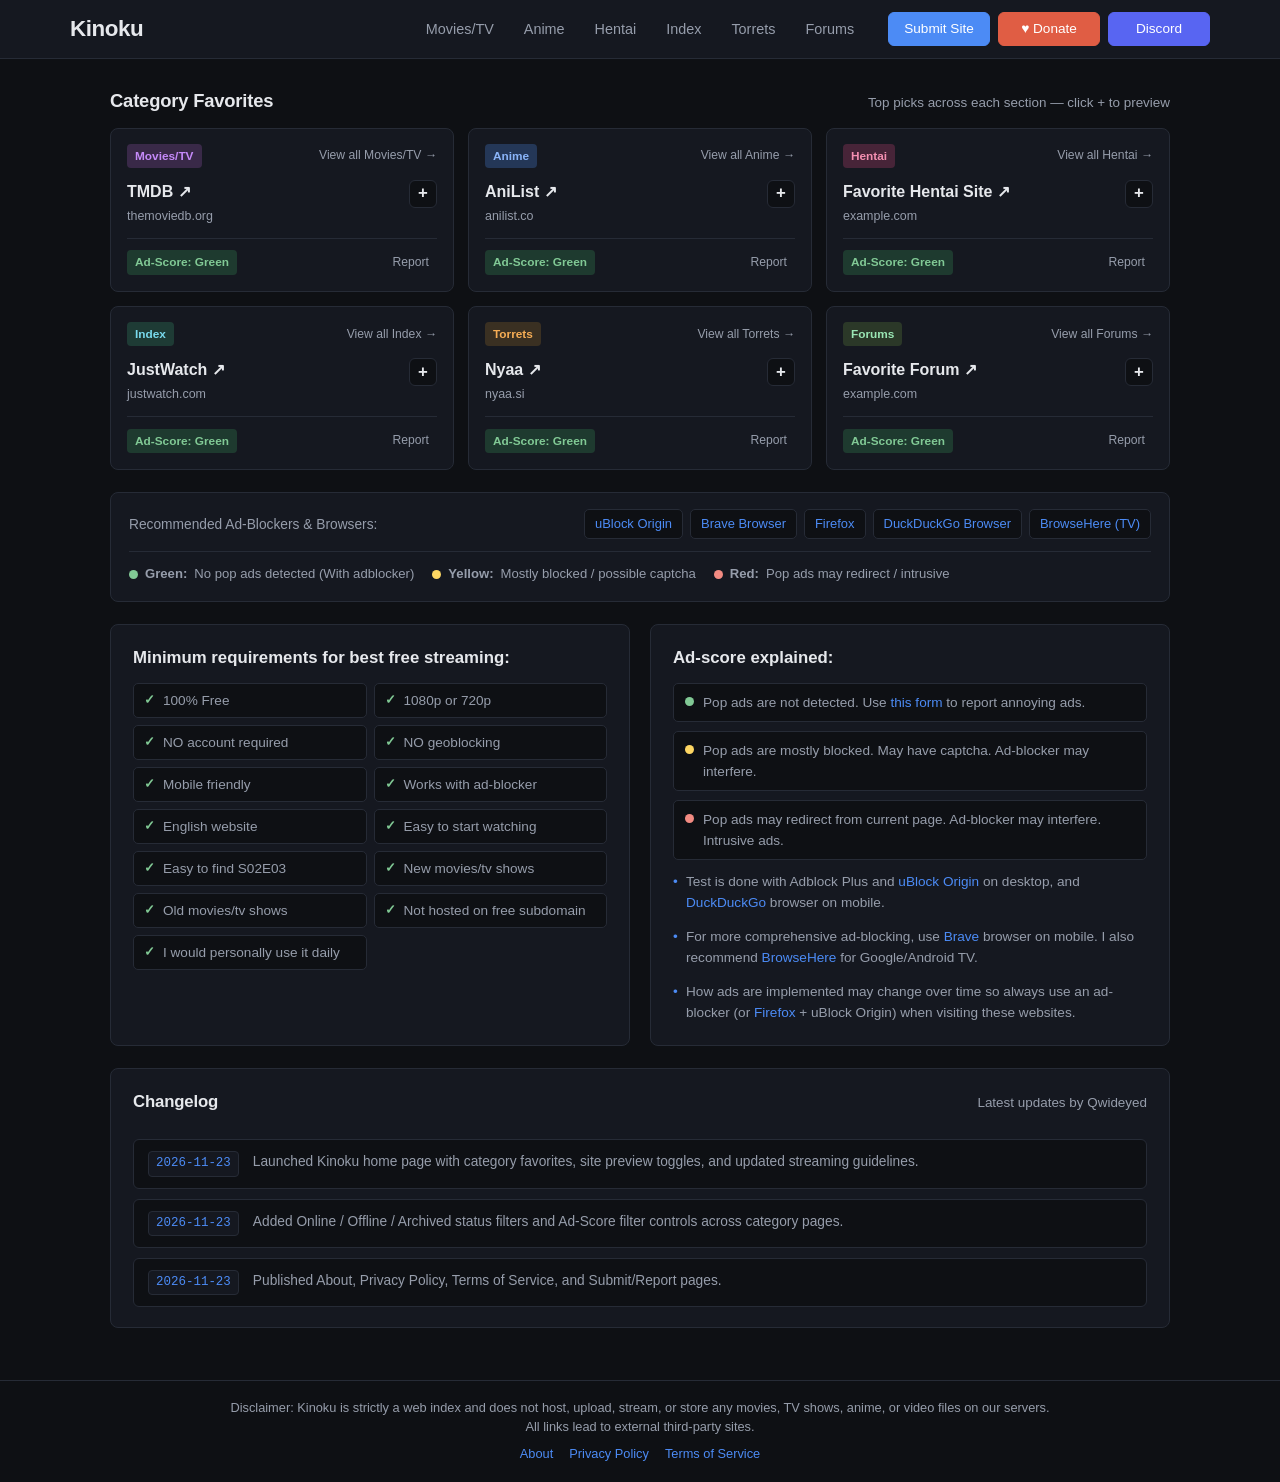
==== commit 3355dd8a: "Update legend item text for adblocker indication" ====
--- a/index.html
+++ b/index.html
@@ -804,7 +804,7 @@
     </div>
 
     <div class="legend-strip">
-      <span class="legend-item"><span class="score-dot dot-green"></span><strong>Green:</strong> No pop ads detected</span>
+      <span class="legend-item"><span class="score-dot dot-green"></span><strong>Green:</strong> No pop ads detected (With adblocker)</span>
       <span class="legend-item"><span class="score-dot dot-yellow"></span><strong>Yellow:</strong> Mostly blocked / possible captcha</span>
       <span class="legend-item"><span class="score-dot dot-red"></span><strong>Red:</strong> Pop ads may redirect / intrusive</span>
     </div>
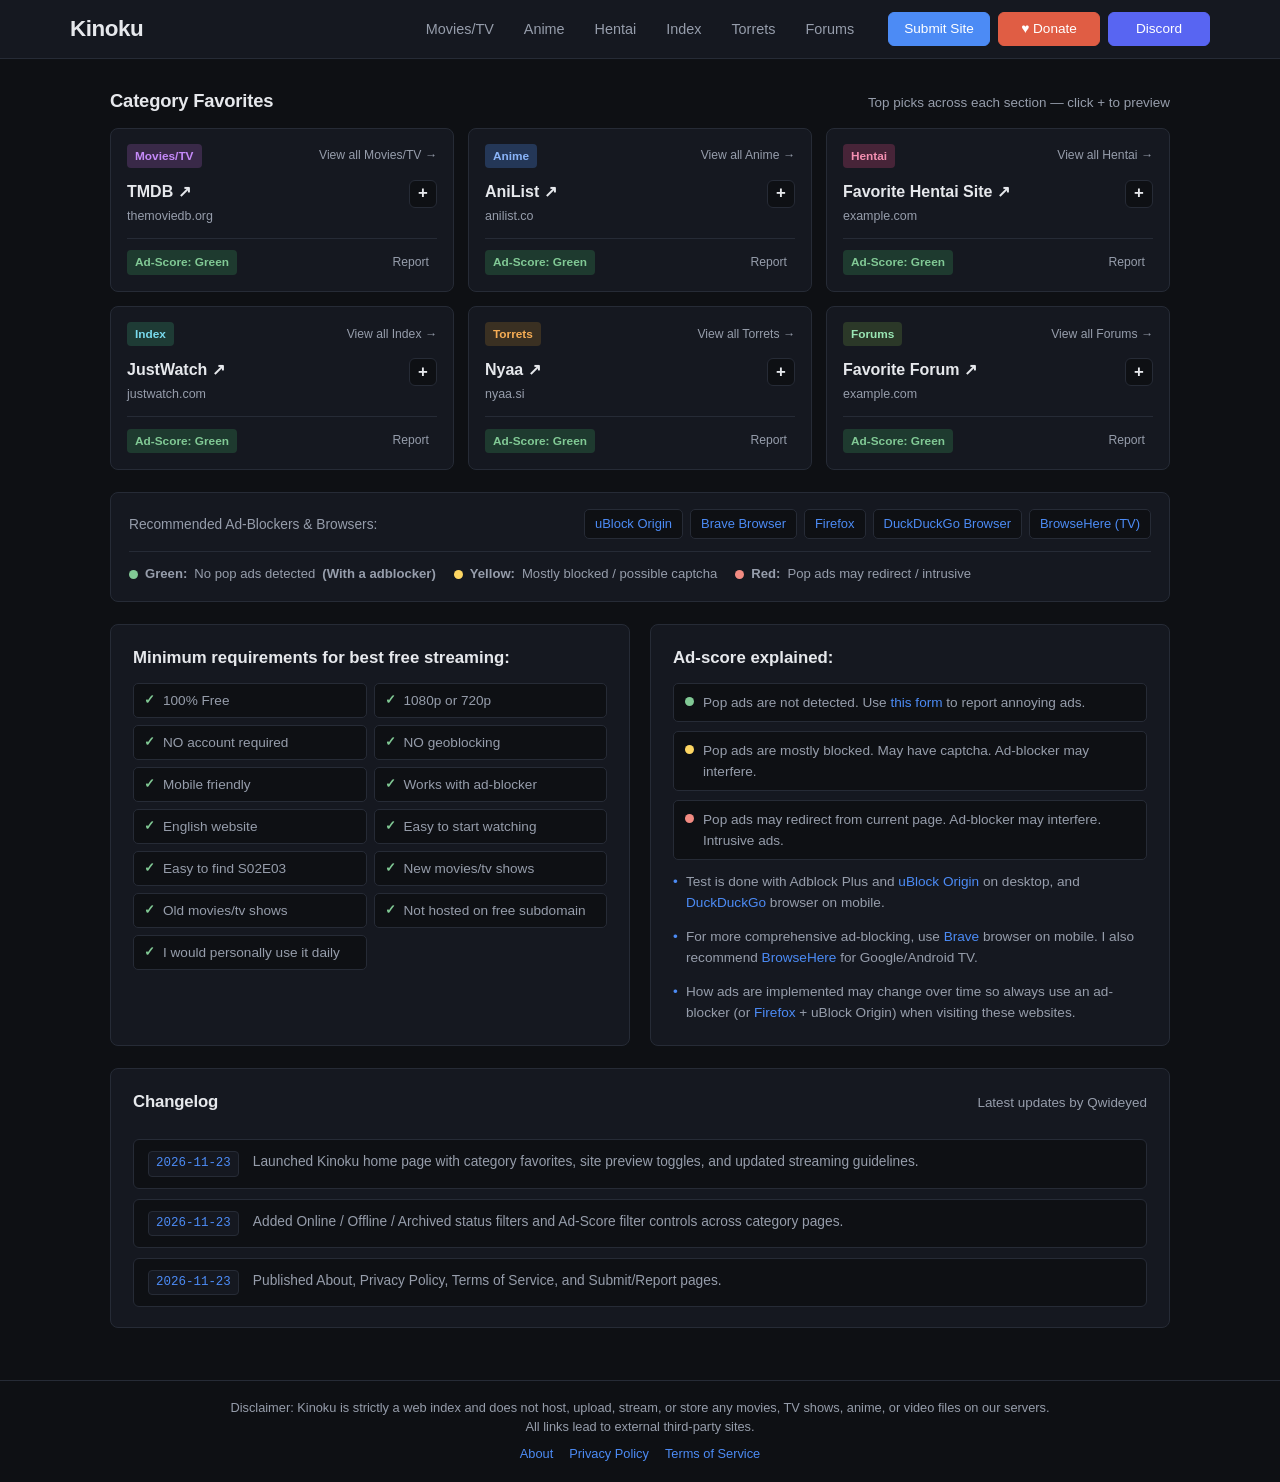
==== commit 9b88ef93: "Fix typo in adblocker legend text" ====
--- a/index.html
+++ b/index.html
@@ -804,7 +804,7 @@
     </div>
 
     <div class="legend-strip">
-      <span class="legend-item"><span class="score-dot dot-green"></span><strong>Green:</strong> No pop ads detected (With adblocker)</span>
+      <span class="legend-item"><span class="score-dot dot-green"></span><strong>Green:</strong> No pop ads detected <strong>(With a adblocker)</strong></span>
       <span class="legend-item"><span class="score-dot dot-yellow"></span><strong>Yellow:</strong> Mostly blocked / possible captcha</span>
       <span class="legend-item"><span class="score-dot dot-red"></span><strong>Red:</strong> Pop ads may redirect / intrusive</span>
     </div>
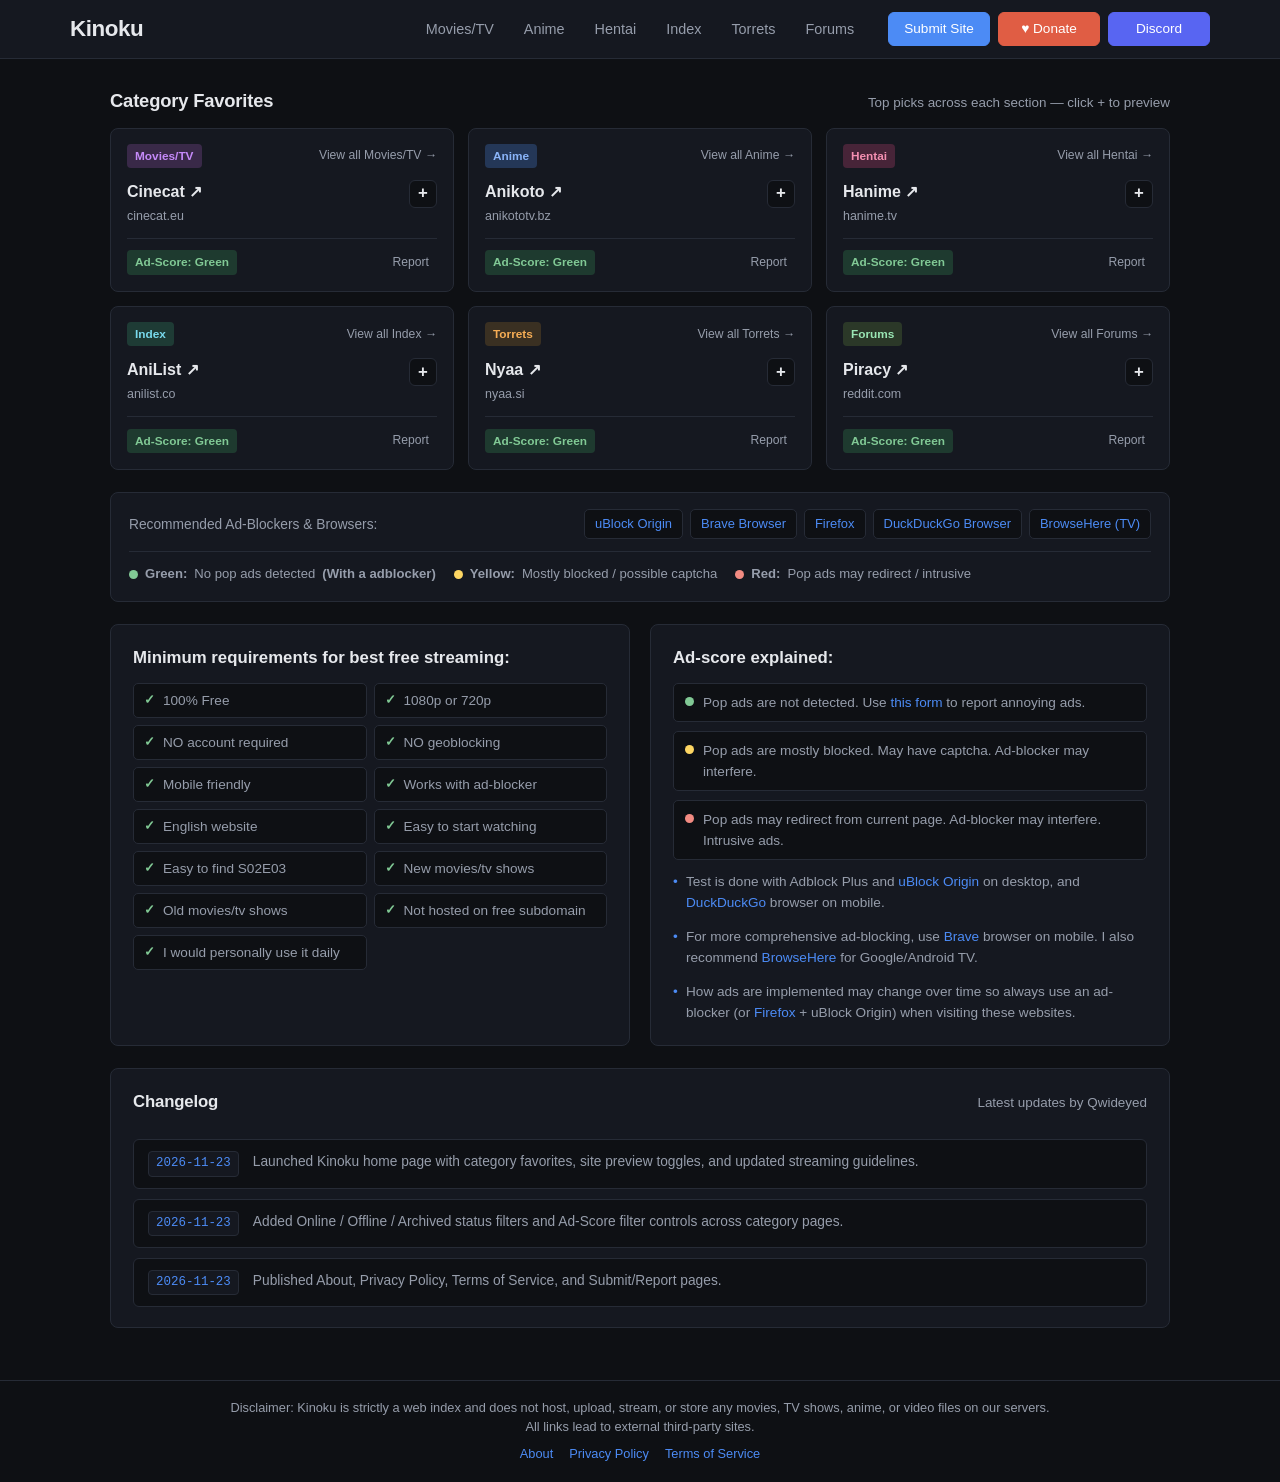
==== commit fe95c3a5: "Update index.html" ====
--- a/index.html
+++ b/index.html
@@ -890,12 +890,12 @@
 
 <script>
 const FAVORITE_SITES = [
-  { category: 'Movies/TV', page: 'movie.html', badgeClass: 'badge-MovieTV', name: 'TMDB', url: 'https://www.themoviedb.org', adScore: 'Green', image: '' },
-  { category: 'Anime', page: 'anime.html', badgeClass: 'badge-Anime', name: 'AniList', url: 'https://anilist.co', adScore: 'Green', image: '' },
-  { category: 'Hentai', page: 'hentai.html', badgeClass: 'badge-Hentai', name: 'Favorite Hentai Site', url: 'https://example.com', adScore: 'Green', image: '' },
-  { category: 'Index', page: 'indexes.html', badgeClass: 'badge-Index', name: 'JustWatch', url: 'https://www.justwatch.com', adScore: 'Green', image: '' },
+  { category: 'Movies/TV', page: 'movie.html', badgeClass: 'badge-MovieTV', name: 'Cinecat', url: 'https://cinecat.eu/', adScore: 'Green', image: '' },
+  { category: 'Anime', page: 'anime.html', badgeClass: 'badge-Anime', name: 'Anikoto', url: 'https://anikototv.bz/home', adScore: 'Green', image: '' },
+  { category: 'Hentai', page: 'hentai.html', badgeClass: 'badge-Hentai', name: 'Hanime', url: 'https://hanime.tv/home', adScore: 'Green', image: '' },
+  { category: 'Index', page: 'indexes.html', badgeClass: 'badge-Index', name: 'AniList', url: 'https://anilist.co/home', adScore: 'Green', image: '' },
   { category: 'Torrets', page: 'torrents.html', badgeClass: 'badge-Torrets', name: 'Nyaa', url: 'https://nyaa.si', adScore: 'Green', image: '' },
-  { category: 'Forums', page: 'forums.html', badgeClass: 'badge-Forums', name: 'Favorite Forum', url: 'https://example.com', adScore: 'Green', image: '' }
+  { category: 'Forums', page: 'forums.html', badgeClass: 'badge-Forums', name: 'Piracy', url: 'https://www.reddit.com/r/Piracy/', adScore: 'Green', image: '' }
 ];
 
 const CHANGELOG = [
